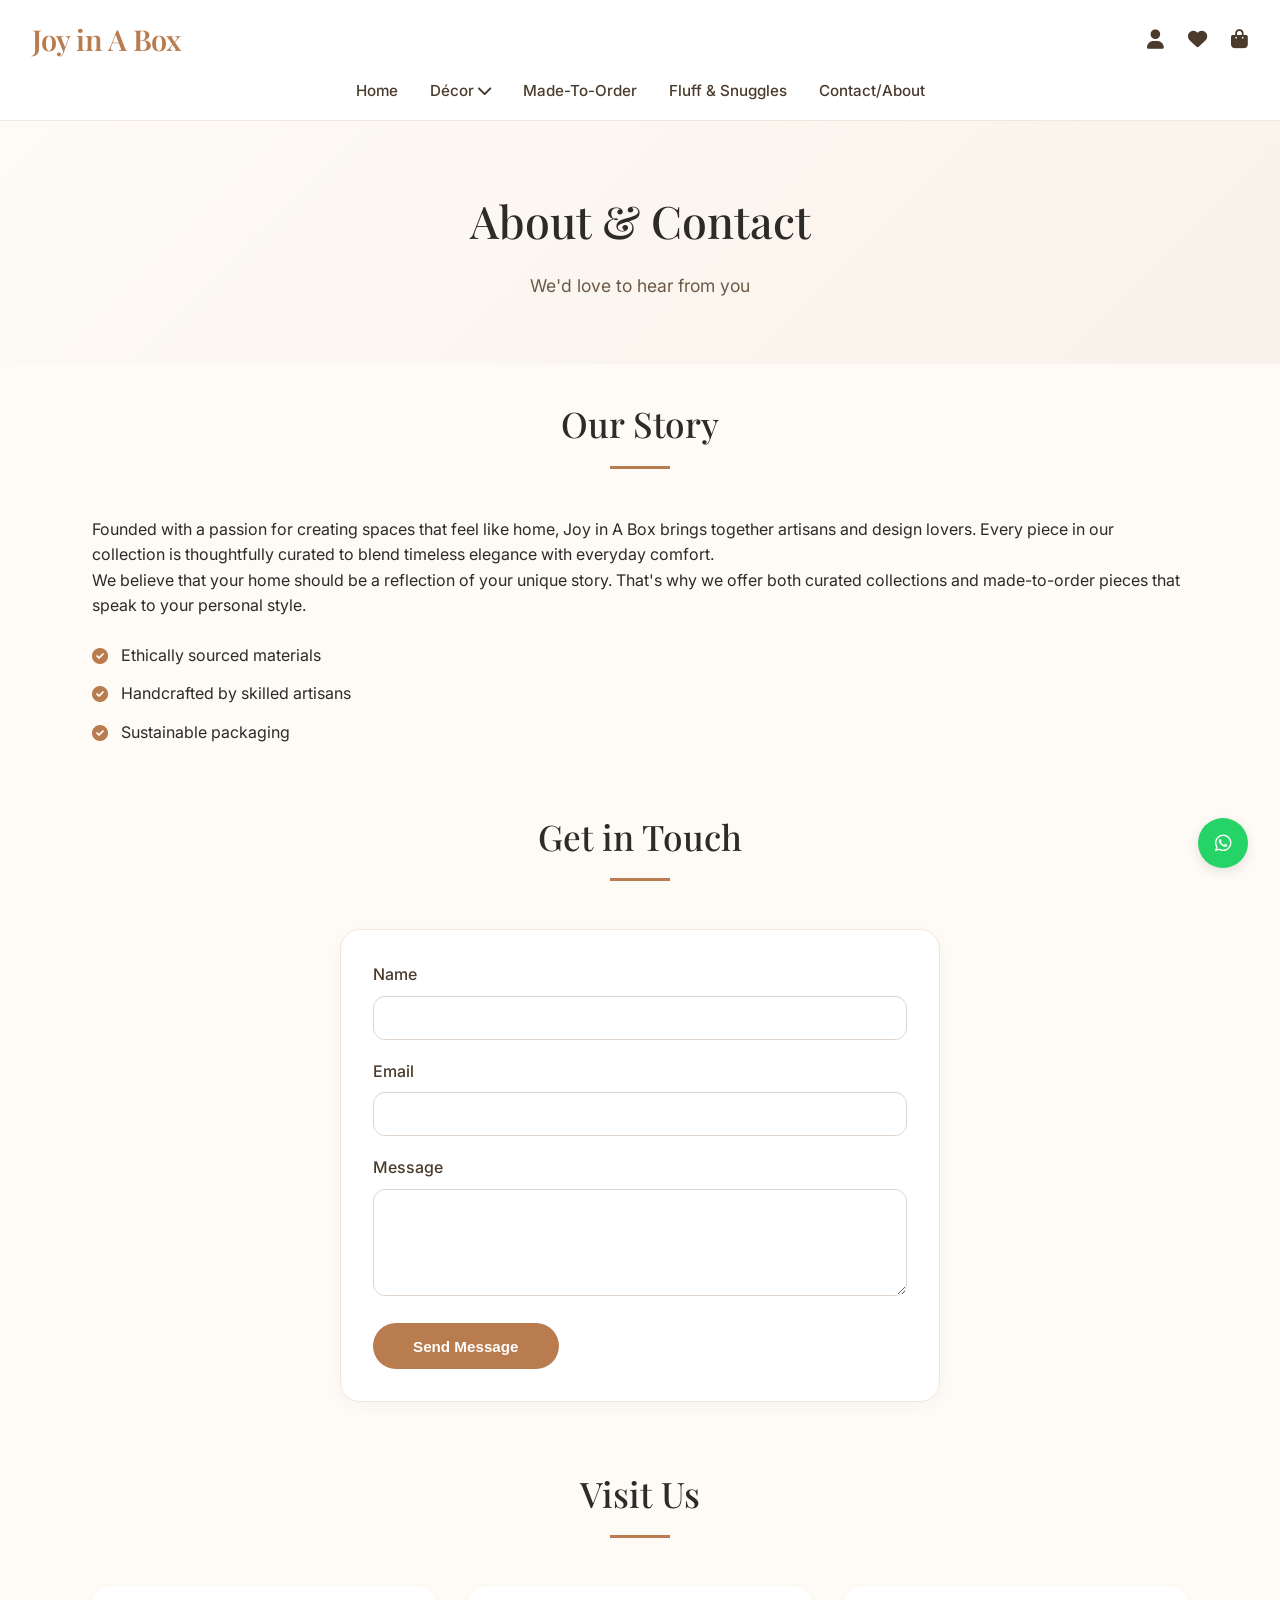
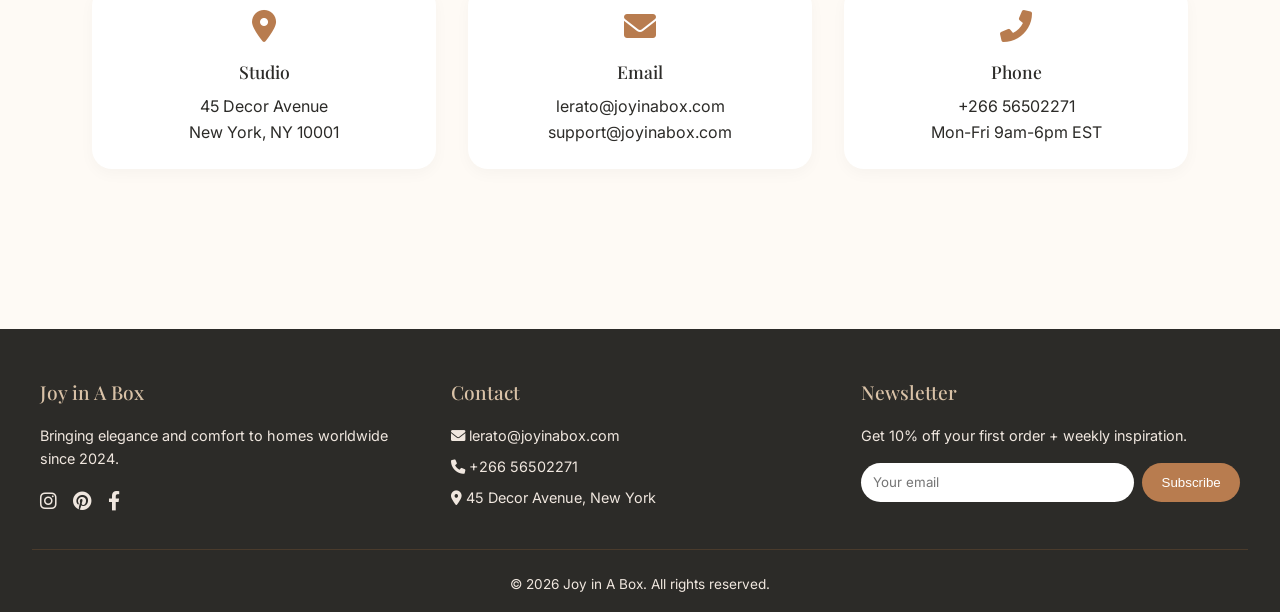
==== contact.html @ 56dcf542 "Add files via upload" ====
<!DOCTYPE html>
<html lang="en">
<head>
    <meta charset="UTF-8">
    <meta name="viewport" content="width=device-width, initial-scale=1.0">
    <title>Contact & About | Joy in A Box</title>
    <link rel="stylesheet" href="styles.css">
    <link href="https://fonts.googleapis.com/css2?family=Inter:wght@300;400;500;600;700&family=Playfair+Display:wght@400;500;600;700&display=swap" rel="stylesheet">
    <link rel="stylesheet" href="https://cdnjs.cloudflare.com/ajax/libs/font-awesome/6.0.0-beta3/css/all.min.css">
</head>
<body>
    <header>
        <div class="header-top">
            <div class="logo">
                <a href="index.html">Joy in A Box</a>
            </div>
            <div class="header-icons">
                <a href="#" aria-label="Account"><i class="fas fa-user"></i></a>
                <a href="#" aria-label="Favorites"><i class="fas fa-heart"></i></a>
                <a href="#" aria-label="Cart"><i class="fas fa-shopping-bag"></i></a>
            </div>
        </div>
        <nav>
            <div class="hamburger">
                <i class="fas fa-bars"></i>
            </div>
            <ul class="nav-links">
                <li><a href="index.html">Home</a></li>
                <li class="dropdown">
                    <a href="decor.html">Décor <i class="fas fa-chevron-down"></i></a>
                    <ul class="dropdown-menu">
                        <li><a href="decor.html#wall-art">Wall Art</a></li>
                        <li><a href="decor.html#vases">Vases</a></li>
                        <li><a href="decor.html#lighting">Lighting</a></li>
                    </ul>
                </li>
                <li><a href="made-to-order.html">Made-To-Order</a></li>
                <li><a href="fluff-snuggles.html">Fluff & Snuggles</a></li>
                <li><a href="contact.html">Contact/About</a></li>
            </ul>
        </nav>
    </header>

    <main>
        <section class="page-header">
            <h1>About & Contact</h1>
            <p>We'd love to hear from you</p>
        </section>

        <div class="contact-about-layout">
            <section class="about-brand">
                <div class="container">
                    <h2 class="section-title">Our Story</h2>
                    <p>Founded with a passion for creating spaces that feel like home, Joy in A Box brings together artisans and design lovers. Every piece in our collection is thoughtfully curated to blend timeless elegance with everyday comfort.</p>
                    <p>We believe that your home should be a reflection of your unique story. That's why we offer both curated collections and made-to-order pieces that speak to your personal style.</p>
                    <ul class="brand-values">
                        <li><i class="fas fa-check-circle"></i> Ethically sourced materials</li>
                        <li><i class="fas fa-check-circle"></i> Handcrafted by skilled artisans</li>
                        <li><i class="fas fa-check-circle"></i> Sustainable packaging</li>
                    </ul>
                </div>
            </section>

            <section class="contact-form-section">
                <div class="container">
                    <h2 class="section-title">Get in Touch</h2>
                    <form class="contact-form">
                        <div class="form-group">
                            <label for="name">Name</label>
                            <input type="text" id="name" name="name" required>
                        </div>
                        <div class="form-group">
                            <label for="email">Email</label>
                            <input type="email" id="email" name="email" required>
                        </div>
                        <div class="form-group">
                            <label for="message">Message</label>
                            <textarea id="message" name="message" rows="5" required></textarea>
                        </div>
                        <button type="submit" class="btn-primary">Send Message</button>
                    </form>
                </div>
            </section>

            <section class="company-info">
                <div class="container">
                    <h2 class="section-title">Visit Us</h2>
                    <div class="info-grid">
                        <div class="info-card">
                            <i class="fas fa-map-marker-alt"></i>
                            <h3>Studio</h3>
                            <p>45 Decor Avenue<br>New York, NY 10001</p>
                        </div>
                        <div class="info-card">
                            <i class="fas fa-envelope"></i>
                            <h3>Email</h3>
                            <p>lerato@joyinabox.com<br>support@joyinabox.com</p>
                        </div>
                        <div class="info-card">
                            <i class="fas fa-phone-alt"></i>
                            <h3>Phone</h3>
                            <p>+266 56502271<br>Mon-Fri 9am-6pm EST</p>
                        </div>
                    </div>
                </div>
            </section>
        </div>
    </main>

    <footer>
        <div class="footer-container">
            <div class="footer-col">
                <h3>Joy in A Box</h3>
                <p>Bringing elegance and comfort to homes worldwide since 2024.</p>
                <div class="social-links">
                    <a href="#"><i class="fab fa-instagram"></i></a>
                    <a href="#"><i class="fab fa-pinterest"></i></a>
                    <a href="#"><i class="fab fa-facebook-f"></i></a>
                </div>
            </div>
            <div class="footer-col">
                <h3>Contact</h3>
                <p><i class="fas fa-envelope"></i> lerato@joyinabox.com</p>
                <p><i class="fas fa-phone"></i> +266 56502271</p>
                <p><i class="fas fa-map-marker-alt"></i> 45 Decor Avenue, New York</p>
            </div>
            <div class="footer-col">
                <h3>Newsletter</h3>
                <p>Get 10% off your first order + weekly inspiration.</p>
                <form class="newsletter-form">
                    <input type="email" placeholder="Your email" required>
                    <button type="submit">Subscribe</button>
                </form>
            </div>
        </div>
        <div class="footer-bottom">
            <p>&copy; 2026 Joy in A Box. All rights reserved.</p>
        </div>
    </footer>

    <div class="floating-buttons">
        <button id="scrollTop" class="float-btn"><i class="fas fa-arrow-up"></i></button>
        <a href="https://wa.me/1234567890?text=Hello! I have a question about your products" class="float-btn whatsapp" target="_blank"><i class="fab fa-whatsapp"></i></a>
    </div>

    <script src="script.js"></script>
</body>
</html>
---- styles.css ----
* {
    margin: 0;
    padding: 0;
    box-sizing: border-box;
}

body {
    font-family: 'Inter', sans-serif;
    color: #2c2b28;
    background-color: #fefaf5;
    line-height: 1.6;
}

h1, h2, h3, h4, .logo a {
    font-family: 'Playfair Display', serif;
    font-weight: 500;
}

.container {
    max-width: 1200px;
    margin: 0 auto;
    padding: 0 20px;
}

/* Header Styles */
header {
    background: #ffffff;
    border-bottom: 1px solid #f0e7df;
    padding: 1rem 2rem;
    position: sticky;
    top: 0;
    z-index: 1000;
    background: rgba(255, 255, 255, 0.98);
    backdrop-filter: blur(5px);
}

.header-top {
    display: flex;
    justify-content: space-between;
    align-items: center;
    max-width: 1400px;
    margin: 0 auto;
    width: 100%;
}

.logo a {
    font-size: 1.8rem;
    font-weight: 600;
    text-decoration: none;
    color: #b87c4f;
    letter-spacing: -0.5px;
    transition: color 0.3s;
}

.logo a:hover {
    color: #9b5e2e;
}

.header-icons {
    display: flex;
    gap: 1.5rem;
}

.header-icons a {
    color: #4a3b2c;
    font-size: 1.2rem;
    transition: color 0.3s;
}

.header-icons a:hover {
    color: #b87c4f;
}

nav {
    max-width: 1400px;
    margin: 1rem auto 0;
}

.nav-links {
    display: flex;
    justify-content: center;
    list-style: none;
    gap: 2rem;
    flex-wrap: wrap;
}

.nav-links li a {
    text-decoration: none;
    color: #4a3b2c;
    font-weight: 500;
    transition: color 0.3s;
    font-size: 0.95rem;
}

.nav-links li a:hover {
    color: #b87c4f;
}

.dropdown {
    position: relative;
}

.dropdown-menu {
    position: absolute;
    top: 100%;
    left: 0;
    background: white;
    box-shadow: 0 10px 25px rgba(0,0,0,0.05);
    list-style: none;
    padding: 0.75rem 0;
    min-width: 160px;
    opacity: 0;
    visibility: hidden;
    transition: all 0.3s;
    border-radius: 8px;
    border: 1px solid #f0e7df;
}

.dropdown:hover .dropdown-menu {
    opacity: 1;
    visibility: visible;
}

.dropdown-menu li {
    padding: 0.5rem 1.2rem;
}

.dropdown-menu li a {
    font-size: 0.9rem;
}

.hamburger {
    display: none;
    font-size: 1.5rem;
    cursor: pointer;
    color: #4a3b2c;
}

/* Page Header */
.page-header {
    text-align: center;
    padding: 4rem 2rem;
    background: linear-gradient(135deg, #fefaf5 0%, #f9f2ea 100%);
}

.page-header h1 {
    font-size: 2.8rem;
    margin-bottom: 1rem;
    color: #2c2b28;
}

.page-header p {
    font-size: 1.1rem;
    color: #6b5a48;
}

/* Hero Section */
.hero {
    background: linear-gradient(rgba(0,0,0,0.2), rgba(0,0,0,0.1)), url('images/hero-bg.jpg');
    background-size: cover;
    background-position: center 30%;
    height: 85vh;
    display: flex;
    align-items: center;
    justify-content: center;
    text-align: center;
    color: white;
}

.hero-content h1 {
    font-size: 3.2rem;
    margin-bottom: 1rem;
    text-shadow: 2px 2px 10px rgba(0,0,0,0.2);
}

.hero-content p {
    font-size: 1.1rem;
    margin-bottom: 2rem;
    opacity: 0.95;
}

.btn-primary, .btn-secondary {
    display: inline-block;
    padding: 0.9rem 2.5rem;
    border-radius: 40px;
    text-decoration: none;
    font-weight: 600;
    transition: all 0.3s;
    border: none;
    cursor: pointer;
    font-size: 0.95rem;
}

.btn-primary {
    background: #b87c4f;
    color: white;
}

.btn-primary:hover {
    background: #9b5e2e;
    transform: translateY(-2px);
}

.btn-secondary {
    background: transparent;
    color: #b87c4f;
    border: 2px solid #b87c4f;
}

.btn-secondary:hover {
    background: #b87c4f;
    color: white;
}

/* Section Titles */
.section-title {
    text-align: center;
    font-size: 2.2rem;
    margin-bottom: 3rem;
    color: #2c2b28;
    position: relative;
}

.section-title:after {
    content: '';
    display: block;
    width: 60px;
    height: 3px;
    background: #b87c4f;
    margin: 0.8rem auto 0;
}

/* Product Grid */
.product-grid {
    display: grid;
    grid-template-columns: repeat(auto-fit, minmax(280px, 1fr));
    gap: 2rem;
    padding: 1rem 0;
}

.product-card {
    background: white;
    border-radius: 20px;
    overflow: hidden;
    box-shadow: 0 5px 20px rgba(0,0,0,0.03);
    transition: all 0.3s;
    text-align: center;
    padding-bottom: 1.5rem;
}

.product-card:hover {
    transform: translateY(-8px);
    box-shadow: 0 15px 35px rgba(0,0,0,0.08);
}

.product-image {
    width: 100%;
    height: 280px;
    overflow: hidden;
}

.product-image img {
    width: 100%;
    height: 100%;
    object-fit: cover;
    transition: transform 0.5s;
}

.product-card:hover .product-image img {
    transform: scale(1.05);
}

.product-card h3 {
    font-size: 1.2rem;
    margin: 1rem 0 0.5rem;
    color: #2c2b28;
}

.price {
    font-weight: 600;
    color: #b87c4f;
    font-size: 1.1rem;
    margin-bottom: 1rem;
}

.btn-add {
    background: #f5ede6;
    border: none;
    padding: 0.6rem 1.5rem;
    border-radius: 30px;
    font-weight: 500;
    cursor: pointer;
    transition: all 0.3s;
    color: #4a3b2c;
}

.btn-add:hover {
    background: #b87c4f;
    color: white;
}

/* Promo Banner */
.promo-banner {
    background: linear-gradient(135deg, #f5ede6 0%, #e8dbd0 100%);
    padding: 4rem 2rem;
    text-align: center;
    margin: 4rem 0;
}

.promo-banner h2 {
    font-size: 2rem;
    margin-bottom: 1rem;
}

/* Decor Page Layout */
.decor-layout {
    display: grid;
    grid-template-columns: 250px 1fr;
    gap: 2rem;
    max-width: 1400px;
    margin: 2rem auto;
    padding: 0 2rem;
}

.categories-sidebar {
    background: white;
    padding: 1.5rem;
    border-radius: 16px;
    height: fit-content;
    box-shadow: 0 5px 15px rgba(0,0,0,0.02);
}

.categories-sidebar h3 {
    font-size: 1.3rem;
    margin-bottom: 1rem;
    color: #b87c4f;
}

.category-list {
    list-style: none;
    margin-top: 1rem;
}

.category-list li {
    margin: 0.8rem 0;
}

.category-list a {
    text-decoration: none;
    color: #4a3b2c;
    transition: color 0.3s;
}

.category-list a:hover {
    color: #b87c4f;
}

.category-section {
    margin-bottom: 3rem;
}

.category-section h2 {
    margin-bottom: 1.5rem;
    font-size: 1.5rem;
    color: #2c2b28;
}

/* Process Steps */
.process-steps {
    display: grid;
    grid-template-columns: repeat(auto-fit, minmax(220px, 1fr));
    gap: 2rem;
    list-style: none;
    padding: 2rem 0;
}

.process-steps li {
    text-align: center;
    position: relative;
    background: white;
    padding: 2rem 1rem;
    border-radius: 20px;
    box-shadow: 0 5px 15px rgba(0,0,0,0.05);
}

.step-icon {
    font-size: 2rem;
    color: #b87c4f;
    margin-bottom: 1rem;
}

.process-steps li h3 {
    font-size: 1.2rem;
    margin-bottom: 0.5rem;
    text-transform: capitalize;
}

/* Video Section */
.video-inspiration {
    padding: 3rem 0;
}

.video-wrapper {
    position: relative;
    padding-bottom: 56.25%;
    height: 0;
    overflow: hidden;
    border-radius: 20px;
    margin: 2rem 0;
    box-shadow: 0 10px 30px rgba(0,0,0,0.1);
    background: #000;
}

.video-wrapper video {
    position: absolute;
    top: 0;
    left: 0;
    width: 100%;
    height: 100%;
    object-fit: cover;
}

.video-caption {
    text-align: center;
    font-style: italic;
    color: #6b5a48;
}

/* Contact Page */
.contact-about-layout {
    max-width: 1200px;
    margin: 0 auto;
    padding: 2rem;
}

.about-brand, .contact-form-section, .company-info {
    margin-bottom: 4rem;
}

.brand-values {
    list-style: none;
    margin-top: 1.5rem;
}

.brand-values li {
    margin: 0.8rem 0;
    display: flex;
    align-items: center;
    gap: 0.8rem;
}

.brand-values i {
    color: #b87c4f;
}

.contact-form {
    max-width: 600px;
    margin: 0 auto;
    background: white;
    padding: 2rem;
    border-radius: 20px;
    box-shadow: 0 5px 20px rgba(0,0,0,0.03);
    border: 1px solid #f0e7df;
}

.form-group {
    margin-bottom: 1.2rem;
}

.form-group label {
    display: block;
    margin-bottom: 0.5rem;
    font-weight: 500;
    color: #4a3b2c;
}

.form-group input, .form-group textarea {
    width: 100%;
    padding: 0.8rem;
    border: 1px solid #e0d6ce;
    border-radius: 12px;
    font-family: inherit;
    transition: border 0.3s;
}

.form-group input:focus, .form-group textarea:focus {
    outline: none;
    border-color: #b87c4f;
}

.info-grid {
    display: grid;
    grid-template-columns: repeat(auto-fit, minmax(250px, 1fr));
    gap: 2rem;
    margin-top: 2rem;
}

.info-card {
    text-align: center;
    padding: 1.5rem;
    background: white;
    border-radius: 20px;
    box-shadow: 0 5px 15px rgba(0,0,0,0.03);
}

.info-card i {
    font-size: 2rem;
    color: #b87c4f;
    margin-bottom: 1rem;
}

.info-card h3 {
    margin-bottom: 0.5rem;
    font-size: 1.1rem;
}

/* Footer */
footer {
    background: #2c2b28;
    color: #f0e7df;
    padding: 3rem 2rem 1rem;
    margin-top: 4rem;
}

.footer-container {
    display: grid;
    grid-template-columns: repeat(auto-fit, minmax(280px, 1fr));
    gap: 2rem;
    max-width: 1200px;
    margin: 0 auto;
}

.footer-col h3 {
    margin-bottom: 1rem;
    color: #d9c2a7;
    font-size: 1.2rem;
}

.footer-col p {
    margin: 0.5rem 0;
    font-size: 0.9rem;
}

.social-links {
    display: flex;
    gap: 1rem;
    margin-top: 1rem;
}

.social-links a {
    color: #f0e7df;
    font-size: 1.2rem;
    transition: color 0.3s;
}

.social-links a:hover {
    color: #b87c4f;
}

.newsletter-form {
    display: flex;
    gap: 0.5rem;
    margin-top: 1rem;
}

.newsletter-form input {
    flex: 1;
    padding: 0.7rem;
    border: none;
    border-radius: 30px;
    font-family: inherit;
}

.newsletter-form button {
    background: #b87c4f;
    border: none;
    padding: 0.7rem 1.2rem;
    border-radius: 30px;
    color: white;
    cursor: pointer;
    transition: background 0.3s;
}

.newsletter-form button:hover {
    background: #9b5e2e;
}

.footer-bottom {
    text-align: center;
    margin-top: 2rem;
    padding-top: 1.5rem;
    border-top: 1px solid #4a3b2c;
    font-size: 0.85rem;
}

/* Floating Buttons */
.floating-buttons {
    position: fixed;
    bottom: 2rem;
    right: 2rem;
    display: flex;
    flex-direction: column;
    gap: 1rem;
    z-index: 1000;
}

.float-btn {
    width: 50px;
    height: 50px;
    border-radius: 50%;
    background: white;
    border: none;
    box-shadow: 0 4px 12px rgba(0,0,0,0.1);
    cursor: pointer;
    font-size: 1.2rem;
    transition: all 0.3s;
    display: flex;
    align-items: center;
    justify-content: center;
    text-decoration: none;
    color: #b87c4f;
}

.float-btn:hover {
    transform: scale(1.1);
    background: #b87c4f;
    color: white;
}

.whatsapp {
    background: #25D366;
    color: white;
}

.whatsapp:hover {
    background: #128C7E;
    color: white;
}

/* Responsive */
@media (max-width: 768px) {
    .header-top {
        flex-direction: column;
        gap: 0.5rem;
    }
    
    .hamburger {
        display: block;
        text-align: right;
        margin-top: 0.5rem;
    }
    
    .nav-links {
        display: none;
        flex-direction: column;
        text-align: center;
        gap: 1rem;
        padding: 1rem 0;
    }
    
    .nav-links.active {
        display: flex;
    }
    
    .dropdown-menu {
        position: static;
        opacity: 1;
        visibility: visible;
        box-shadow: none;
        padding-left: 1rem;
        background: transparent;
        display: none;
    }
    
    .dropdown:hover .dropdown-menu {
        display: block;
    }
    
    .hero {
        height: 60vh;
    }
    
    .hero-content h1 {
        font-size: 2rem;
    }
    
    .decor-layout {
        grid-template-columns: 1fr;
    }
    
    .process-steps {
        grid-template-columns: 1fr;
    }
    
    .newsletter-form {
        flex-direction: column;
    }
    
    .section-title {
        font-size: 1.8rem;
    }
    
    .page-header h1 {
        font-size: 2rem;
    }
    
    .footer-container {
        gap: 1.5rem;
    }
}

@media (min-width: 769px) and (max-width: 1024px) {
    .product-grid {
        grid-template-columns: repeat(2, 1fr);
    }
}
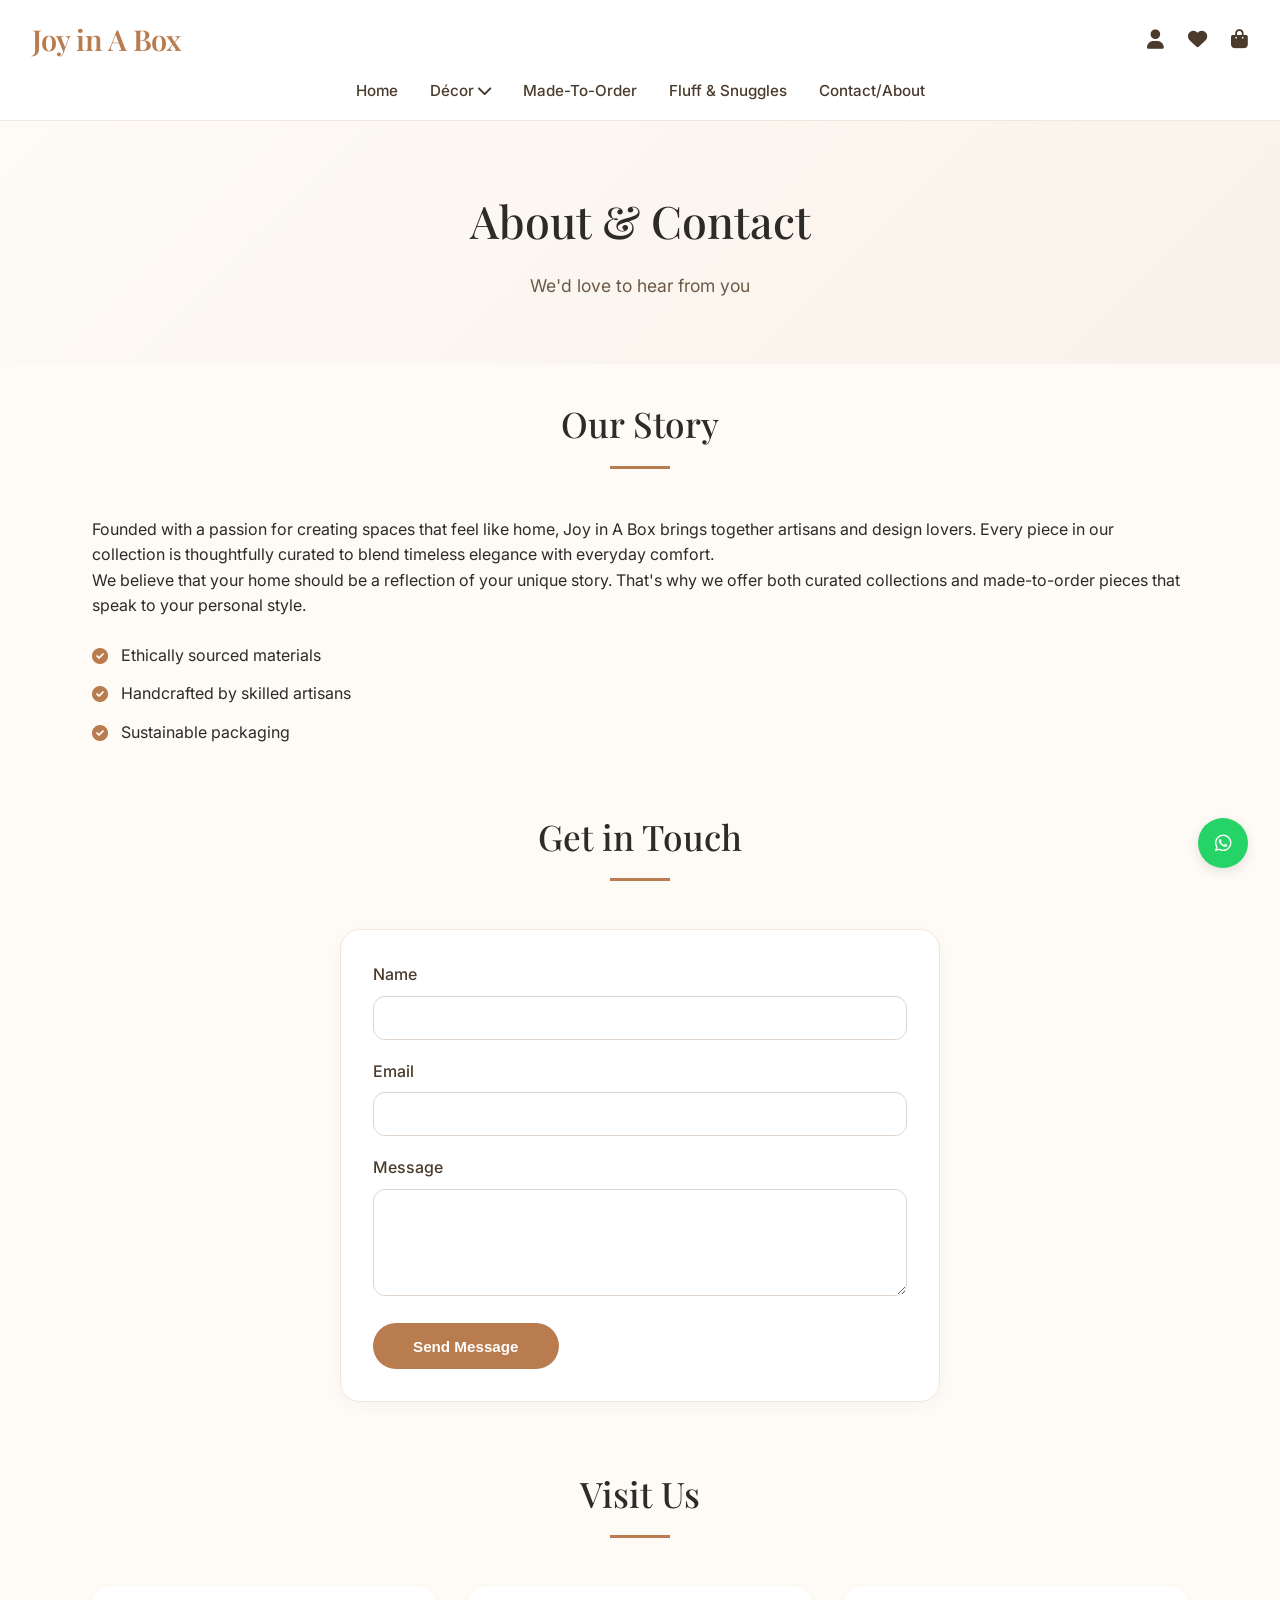
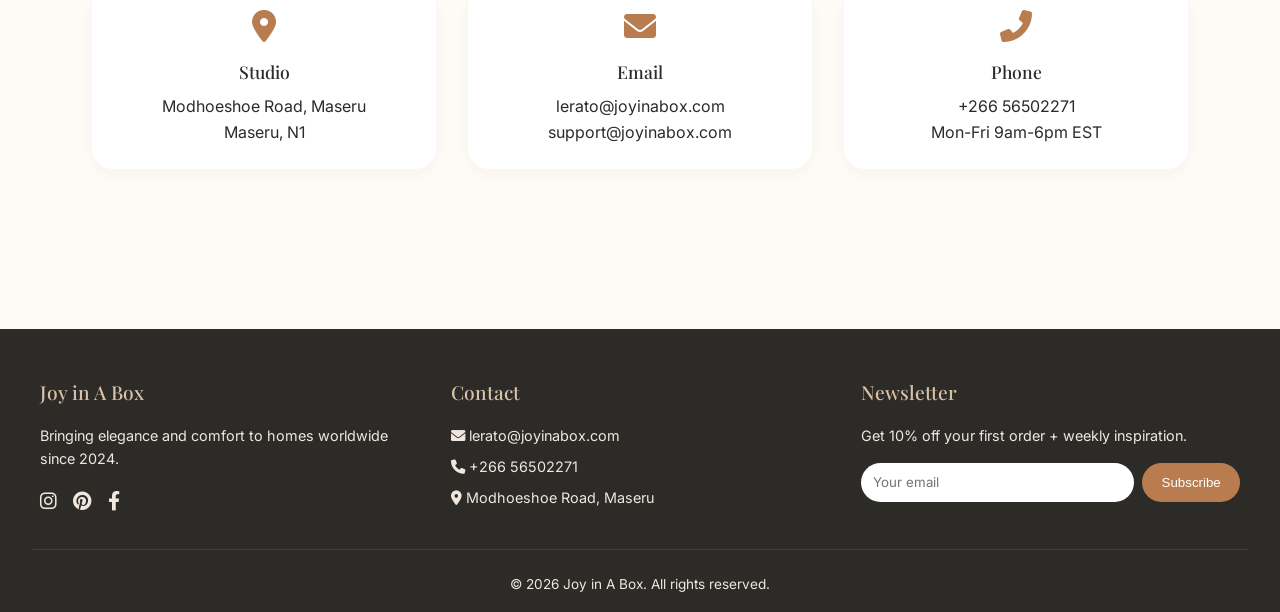
==== commit d6c0391e: "Update contact.html" ====
--- a/contact.html
+++ b/contact.html
@@ -89,7 +89,7 @@
                         <div class="info-card">
                             <i class="fas fa-map-marker-alt"></i>
                             <h3>Studio</h3>
-                            <p>45 Decor Avenue<br>New York, NY 10001</p>
+                            <p>Modhoeshoe Road, Maseru<br>Maseru, N1 </p>
                         </div>
                         <div class="info-card">
                             <i class="fas fa-envelope"></i>
@@ -122,7 +122,7 @@
                 <h3>Contact</h3>
                 <p><i class="fas fa-envelope"></i> lerato@joyinabox.com</p>
                 <p><i class="fas fa-phone"></i> +266 56502271</p>
-                <p><i class="fas fa-map-marker-alt"></i> 45 Decor Avenue, New York</p>
+                <p><i class="fas fa-map-marker-alt"></i> Modhoeshoe Road, Maseru</p>
             </div>
             <div class="footer-col">
                 <h3>Newsletter</h3>
@@ -145,4 +145,4 @@
 
     <script src="script.js"></script>
 </body>
-</html>+</html>
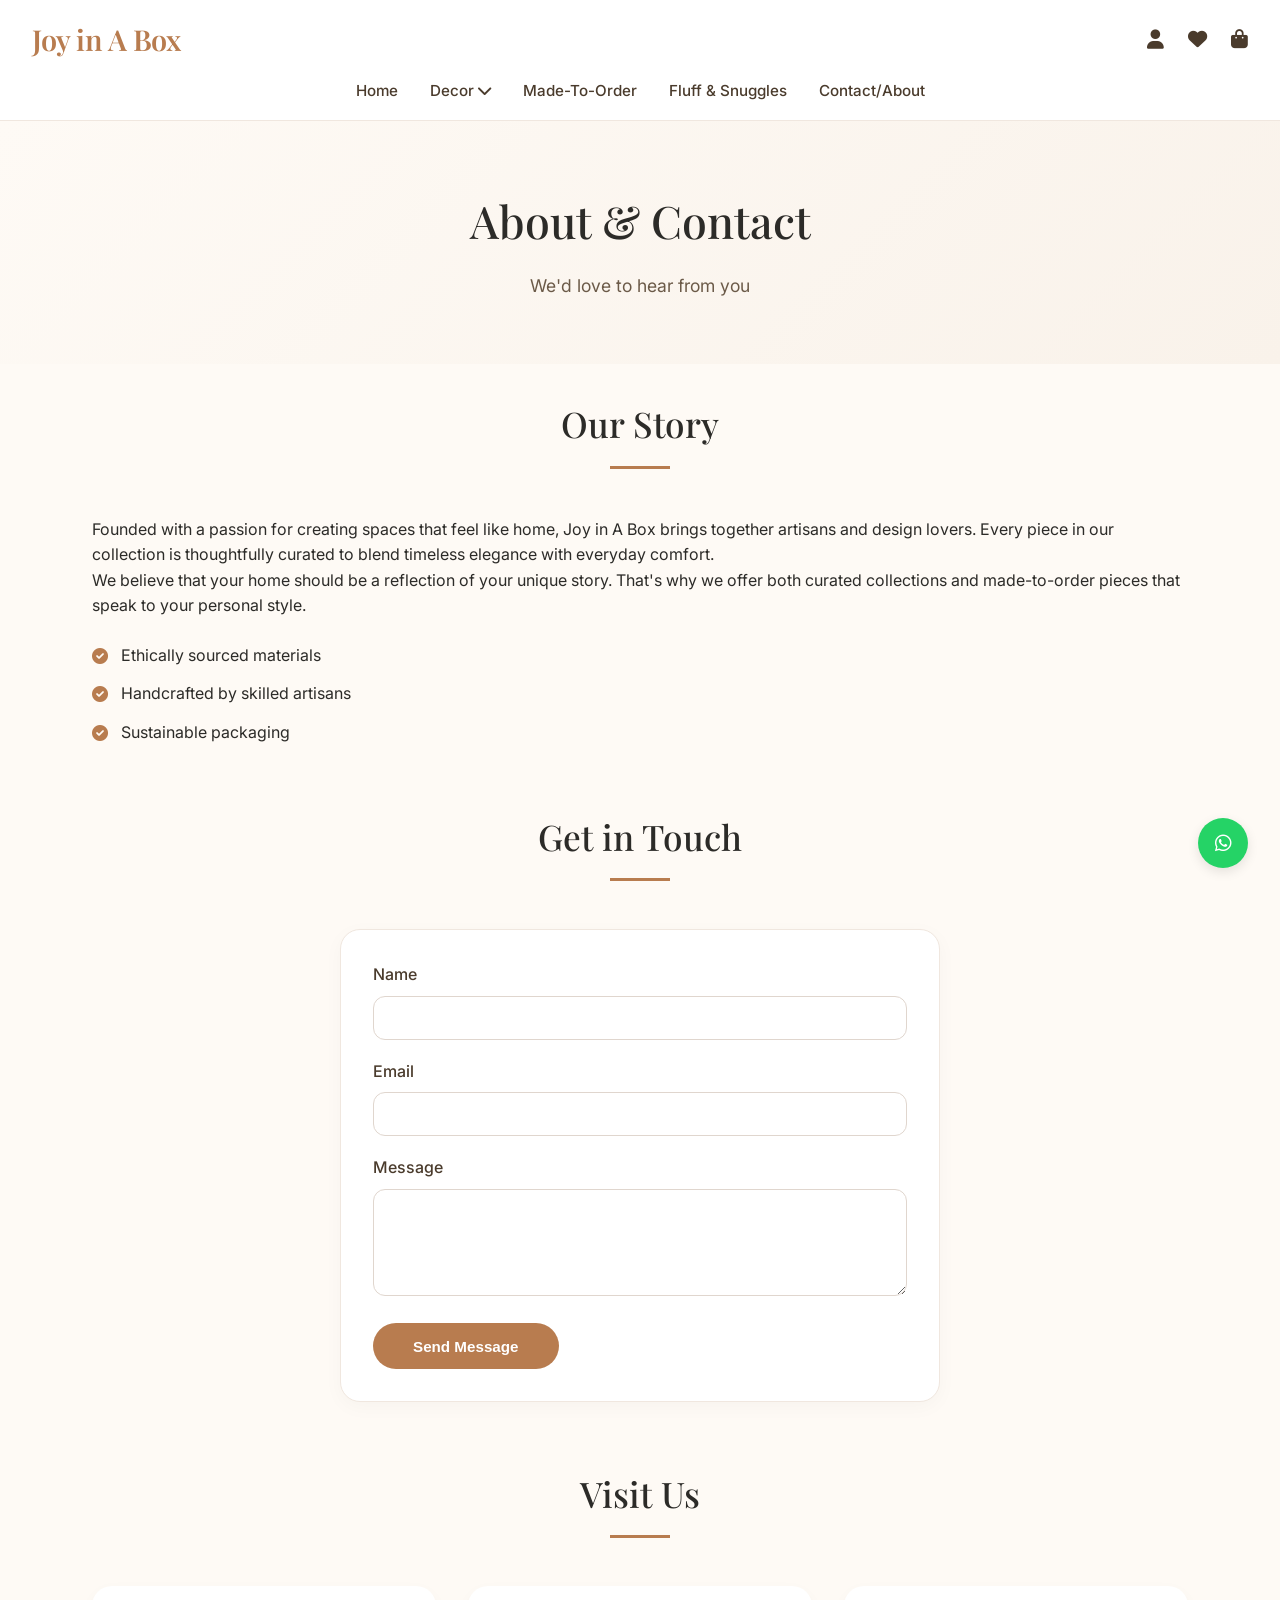
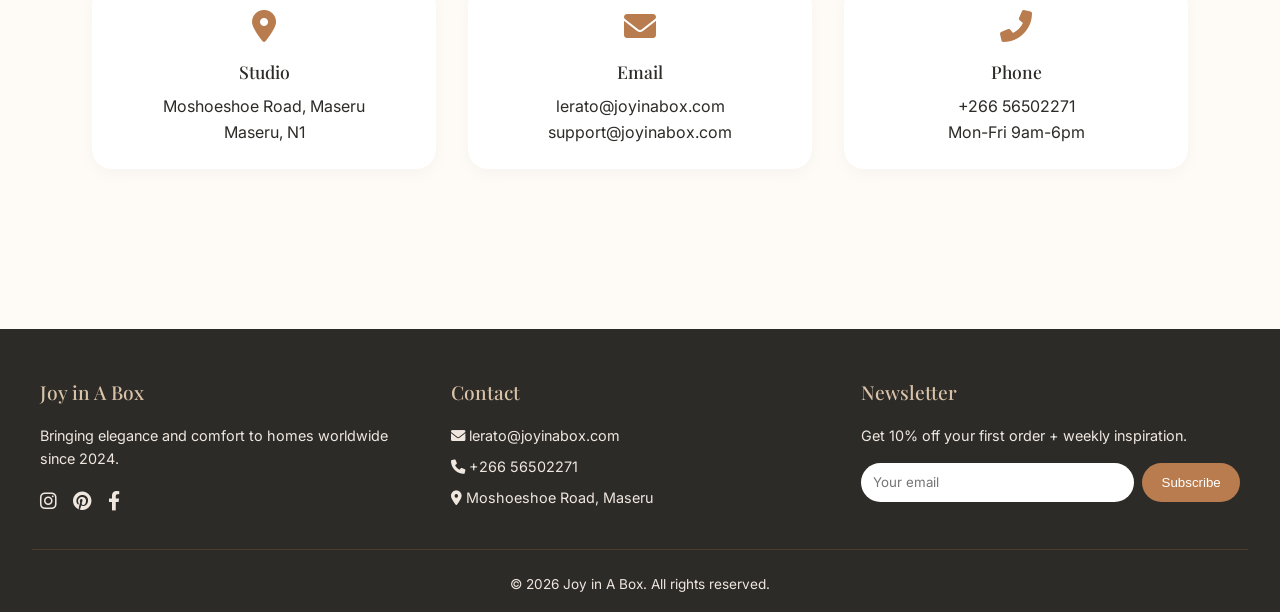
==== commit fc6ad657: "Update contact.html" ====
--- a/contact.html
+++ b/contact.html
@@ -27,7 +27,7 @@
             <ul class="nav-links">
                 <li><a href="index.html">Home</a></li>
                 <li class="dropdown">
-                    <a href="decor.html">Décor <i class="fas fa-chevron-down"></i></a>
+                    <a href="decor.html">Decor <i class="fas fa-chevron-down"></i></a>
                     <ul class="dropdown-menu">
                         <li><a href="decor.html#wall-art">Wall Art</a></li>
                         <li><a href="decor.html#vases">Vases</a></li>
@@ -89,7 +89,7 @@
                         <div class="info-card">
                             <i class="fas fa-map-marker-alt"></i>
                             <h3>Studio</h3>
-                            <p>Modhoeshoe Road, Maseru<br>Maseru, N1 </p>
+                            <p>Moshoeshoe Road, Maseru<br>Maseru, N1 </p>
                         </div>
                         <div class="info-card">
                             <i class="fas fa-envelope"></i>
@@ -99,7 +99,7 @@
                         <div class="info-card">
                             <i class="fas fa-phone-alt"></i>
                             <h3>Phone</h3>
-                            <p>+266 56502271<br>Mon-Fri 9am-6pm EST</p>
+                            <p>+266 56502271<br>Mon-Fri 9am-6pm </p>
                         </div>
                     </div>
                 </div>
@@ -122,7 +122,7 @@
                 <h3>Contact</h3>
                 <p><i class="fas fa-envelope"></i> lerato@joyinabox.com</p>
                 <p><i class="fas fa-phone"></i> +266 56502271</p>
-                <p><i class="fas fa-map-marker-alt"></i> Modhoeshoe Road, Maseru</p>
+                <p><i class="fas fa-map-marker-alt"></i> Moshoeshoe Road, Maseru</p>
             </div>
             <div class="footer-col">
                 <h3>Newsletter</h3>
